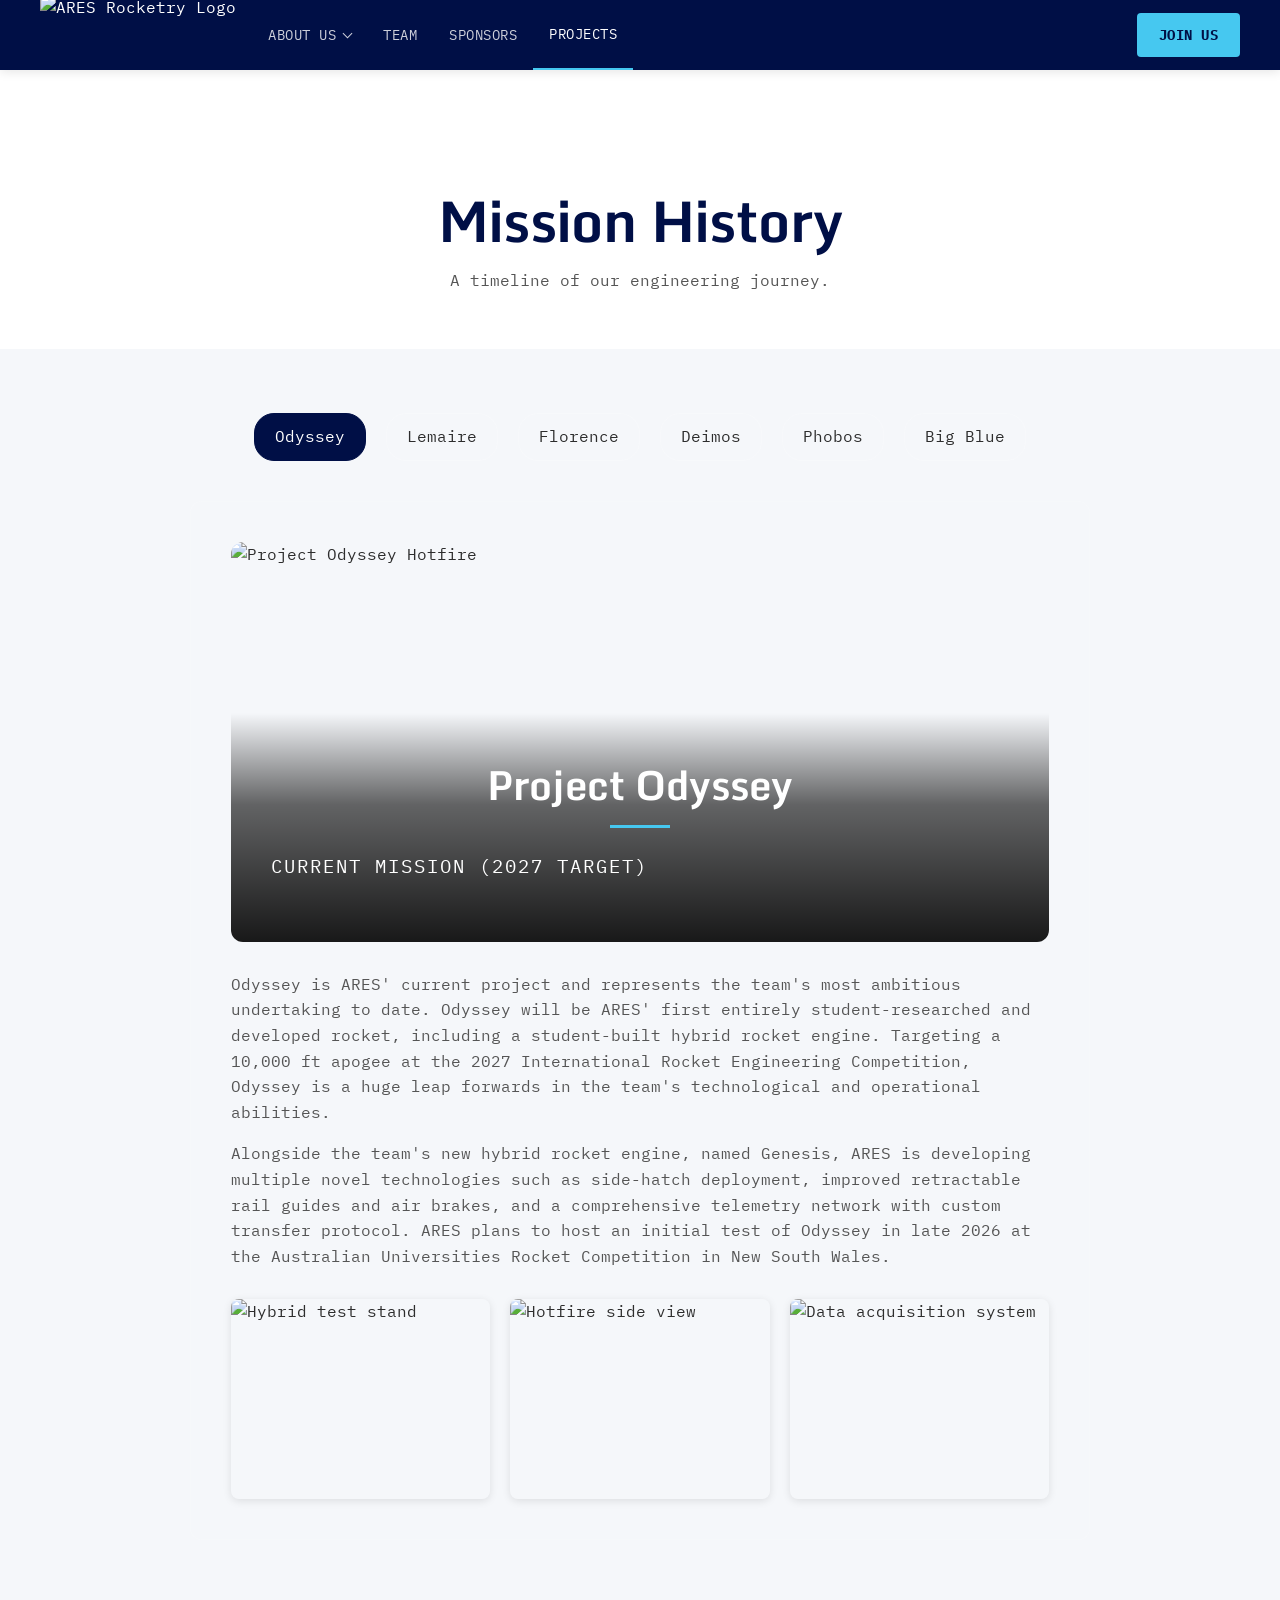
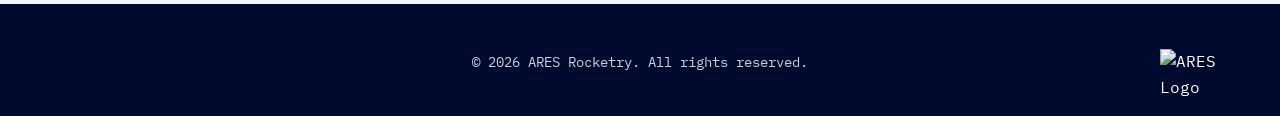
==== projects/index.html @ e53140e3 "initial commit: home page has new section, header bar changed, team history moved to its own page" ====
<!DOCTYPE html>
<html lang="en">

<head>
    <meta charset="UTF-8">
    <meta name="viewport" content="width=device-width, initial-scale=1.0">
    <title>Projects | ARES Rocketry</title>
    <meta name="description"
        content="Explore the history of ARES Rocketry projects, from Big Blue to our latest hybrid engine rocket, Odyssey.">

    <!-- Google Fonts -->
    <link rel="preconnect" href="https://fonts.googleapis.com">
    <link rel="preconnect" href="https://fonts.gstatic.com" crossorigin>
    <link
        href="https://fonts.googleapis.com/css2?family=IBM+Plex+Mono:wght@300;400;600;700&family=Monda:wght@400;700&display=swap"
        rel="stylesheet">

    <!-- Main Stylesheet -->
    <link rel="stylesheet" href="../styles.css">

    <!-- Favicon -->
    <link rel="icon" href="../assets/logos/ARES LOGO-WHITE-BLUE.png" type="image/png">
    <style>
        /* Projects Specific Styles */
        .projects-header {
            text-align: center;
            padding: 80px 20px 40px;
            background: rgba(0, 15, 70, 0.3);
        }

        .timeline-nav {
            display: flex;
            justify-content: center;
            gap: 20px;
            margin-bottom: 40px;
            flex-wrap: wrap;
            position: relative;
        }

        .timeline-nav::after {
            content: '';
            position: absolute;
            bottom: 0;
            left: 10%;
            width: 80%;
            height: 2px;
            background: rgba(255, 255, 255, 0.1);
            z-index: -1;
            top: 50%;
        }

        .timeline-item {
            background: var(--color-background);
            border: 1px solid rgba(255, 255, 255, 0.2);
            padding: 10px 20px;
            border-radius: 20px;
            color: inherit;
            font: inherit;
            cursor: pointer;
            transition: all 0.3s ease;
            position: relative;
            z-index: 1;
        }

        .timeline-item:hover,
        .timeline-item.active {
            background: var(--color-primary);
            border-color: var(--color-primary);
            box-shadow: 0 0 15px var(--color-primary-glow);
            color: var(--color-white);
        }

        .project-display {
            max-width: 900px;
            margin: 0 auto;
            padding: 40px;
            background: rgba(255, 255, 255, 0.03);
            border-radius: 12px;
            border: 1px solid rgba(255, 255, 255, 0.1);
            min-height: 400px;
        }

        .project-content {
            display: none;
            animation: fadeIn 0.5s ease;
        }

        .project-content.active {
            display: block;
        }

        .project-title {
            font-family: var(--font-heading);
            font-size: 2.5rem;
            margin-bottom: 1rem;
            color: var(--color-text);
        }

        .project-year {
            font-size: 1.2rem;
            color: var(--color-primary);
            margin-bottom: 20px;
            display: block;
            text-transform: uppercase;
            letter-spacing: 2px;
        }

        /* Project Hero with Integrated Title */
        .project-hero {
            position: relative;
            width: 100%;
            height: 400px;
            border-radius: 12px;
            overflow: hidden;
            margin-bottom: 30px;
        }

        .project-hero img {
            width: 100%;
            height: 100%;
            object-fit: cover;
        }

        .project-hero-overlay {
            position: absolute;
            bottom: 0;
            left: 0;
            right: 0;
            background: linear-gradient(to top, rgba(0, 0, 0, 0.9) 0%, rgba(0, 0, 0, 0.6) 60%, transparent 100%);
            padding: 40px;
            color: white;
            display: flex;
            flex-direction: column;
        }

        .project-hero-overlay .project-year {
            color: white;
            margin-top: 15px;
            order: 2;
        }

        .project-hero-overlay .project-title {
            color: white;
            margin: 0;
            order: 1;
        }

        .project-title-crop {
            width: 600px;
            height: 200px;
            /* Fixed height to crop top and bottom */
            overflow: hidden;
            margin: 0 auto;
            display: flex;
            align-items: center;
            justify-content: center;
        }

        /* Project Title SVG (Florence) */
        .project-title-svg {
            width: 400px;
            /* Fixed width, not scaled */
            height: auto;
            filter: drop-shadow(0 2px 8px rgba(0, 0, 0, 0.3));
        }

        /* Hero section with only title, no background image */
        .project-hero--title-only {
            height: auto;
            min-height: 200px;
            background: linear-gradient(135deg, var(--color-primary) 0%, var(--color-background) 100%);
        }

        .project-hero--title-only .project-hero-overlay {
            position: relative;
            background: transparent;
            display: flex;
            flex-direction: column;
            align-items: center;
            justify-content: center;
            padding: 60px 40px;
        }

        /* Project Image Gallery */
        .project-gallery {
            display: grid;
            grid-template-columns: repeat(auto-fit, minmax(250px, 1fr));
            gap: 20px;
            margin-top: 30px;
        }

        .project-gallery img {
            width: 100%;
            height: 200px;
            object-fit: cover;
            border-radius: 8px;
            transition: transform 0.3s ease, box-shadow 0.3s ease;
            box-shadow: 0 2px 8px rgba(0, 0, 0, 0.1);
        }

        .project-gallery img:hover {
            transform: scale(1.05);
            box-shadow: 0 8px 20px rgba(0, 0, 0, 0.2);
        }

        @keyframes fadeIn {
            from {
                opacity: 0;
                transform: translateY(10px);
            }

            to {
                opacity: 1;
                transform: translateY(0);
            }
        }
    </style>
</head>

<body>

    <!-- Navigation -->
    <header class="header">
        <div class="header__container">
            <a href="/" class="logo">
                <img src="../assets/ares-logo.png" alt="ARES Rocketry Logo" class="logo__img">
            </a>

            <button class="nav-toggle" aria-label="Toggle navigation"><span class="hamburger"></span></button>
            <nav class="nav">
                <ul class="nav__list">
                    <li class="nav__item nav__item--dropdown">
                        <a href="../about/" class="nav__link" aria-haspopup="true">About Us</a>
                        <ul class="nav__dropdown" aria-label="About Us submenu">
                            <li><a href="../timeline/" class="nav__dropdown-link">Timeline</a></li>
                            <li><a href="../news/" class="nav__dropdown-link">News</a></li>
                            <li><a href="../gallery/" class="nav__dropdown-link">Gallery</a></li>
                        </ul>
                    </li>
                    <li class="nav__item"><a href="../team/" class="nav__link">Team</a></li>
                    <li class="nav__item"><a href="../sponsors/" class="nav__link">Sponsors</a></li>
                    <li class="nav__item"><a href="../projects/" class="nav__link active">Projects</a></li>
                    <li class="nav__item nav__item--mobile-only"><a href="../timeline/" class="nav__link">Timeline</a></li>
                    <li class="nav__item nav__item--mobile-only"><a href="../news/" class="nav__link">News</a></li>
                    <li class="nav__item nav__item--mobile-only"><a href="../gallery/" class="nav__link">Gallery</a></li>
                    <li class="nav__item"><a href="../join/" class="nav__link btn btn--primary">Join Us</a></li>
                </ul>
            </nav>
        </div>
    </header>

    <main>
        <section class="banner" style="padding-top: 120px; padding-bottom: 40px; text-align: center;">
            <div class="container">
                <h1 class="page-title">Mission History</h1>
                <p>A timeline of our engineering journey.</p>
            </div>
        </section>

        <section class="section projects">
            <div class="container">
                <div class="timeline-nav" role="tablist" aria-label="Rocket missions">
                    <button type="button" id="tab-odyssey" class="timeline-item active" role="tab"
                        aria-selected="true" aria-controls="odyssey">Odyssey</button>
                    <button type="button" id="tab-lemaire" class="timeline-item" role="tab"
                        aria-selected="false" aria-controls="lemaire" tabindex="-1">Lemaire</button>
                    <button type="button" id="tab-florence" class="timeline-item" role="tab"
                        aria-selected="false" aria-controls="florence" tabindex="-1">Florence</button>
                    <button type="button" id="tab-deimos" class="timeline-item" role="tab"
                        aria-selected="false" aria-controls="deimos" tabindex="-1">Deimos</button>
                    <button type="button" id="tab-phobos" class="timeline-item" role="tab"
                        aria-selected="false" aria-controls="phobos" tabindex="-1">Phobos</button>
                    <button type="button" id="tab-bigblue" class="timeline-item" role="tab"
                        aria-selected="false" aria-controls="bigblue" tabindex="-1">Big Blue</button>
                </div>

                <div class="project-display">
                    <!-- Odyssey -->
                    <div id="odyssey" class="project-content active" role="tabpanel" aria-labelledby="tab-odyssey"
                        tabindex="0">
                        <div class="project-hero">
                            <img src="../assets/thumbnails/Propulsion/propulsion_1.png" alt="Project Odyssey Hotfire">
                            <div class="project-hero-overlay">
                                <span class="project-year">Current Mission (2027 Target)</span>
                                <h2 class="project-title">Project Odyssey</h2>
                            </div>
                        </div>
                        <p>Odyssey is ARES' current project and represents the team's most ambitious undertaking to
                            date. Odyssey will be ARES' first entirely student-researched and developed rocket,
                            including a student-built hybrid rocket engine. Targeting a 10,000 ft apogee at the 2027
                            International Rocket Engineering Competition, Odyssey is a huge leap forwards in the team's
                            technological and operational abilities.</p>
                        <p>Alongside the team's new hybrid rocket engine, named Genesis, ARES is developing multiple
                            novel technologies such as side-hatch deployment, improved retractable rail guides and air
                            brakes, and a comprehensive telemetry network with custom transfer protocol. ARES plans to
                            host an initial test of Odyssey in late 2026 at the Australian Universities Rocket
                            Competition in New South Wales.</p>
                        <div class="project-gallery">
                            <img src="../assets/thumbnails/Propulsion/test_stand.jpeg" alt="Hybrid test stand">
                            <img src="../assets/thumbnails/Propulsion/hotfire_side.jpeg" alt="Hotfire side view">
                            <img src="../assets/thumbnails/Propulsion/DAQ_highres.jpeg" alt="Data acquisition system">
                        </div>
                    </div>

                    <!-- Lemaire -->
                    <div id="lemaire" class="project-content" role="tabpanel" aria-labelledby="tab-lemaire"
                        tabindex="0" hidden>
                        <div class="project-hero">
                            <img src="../assets/thumbnails/Teams Photos/Lemaire.JPG" alt="Project Lemaire Team">
                            <div class="project-hero-overlay">
                                <span class="project-year">IREC 2025</span>
                                <h2 class="project-title">Project Lemaire</h2>
                            </div>
                        </div>
                        <p>Lemaire was ARES' entry to the 2025 International Rocket Engineering Competition, in the
                            30,000 ft commercial-off-the-shelf category. The 2025 competition was held for the first
                            time in Midland, Texas, instead of the typical New Mexico launch location. Lemaire aimed to
                            improve upon the novel systems designed during Florence's development.</p>
                        <p>The team developed retractable rail guides leading to significant drag reduction and upgraded
                            ARES' air brake control algorithm to use a neural network for look-up table data
                            compression. This neural network was selected for presentation in a podium session at
                            competition. Lemaire's project cycle also saw the beginnings of ARES' hybrid rocket program,
                            which would see the development of a sub-scale hybrid rocket engine, test stand, and data
                            acquisition system. Lemaire was launched to an altitude of 28,460 ft, with a recovery system
                            failure leading to some airframe damage. Lemaire placed 5th in its category and 38th overall
                            out of 145 teams.</p>
                        <div class="project-gallery">
                            <img src="../assets/thumbnails/lemaire_launch_team.JPG" alt="Lemaire launch team">
                            <img src="../assets/thumbnails/Teams Photos/LemaireTeam.JPG" alt="Lemaire team photo">
                            <img src="../assets/thumbnails/integrating_rail.jpeg" alt="Rocket integration">
                        </div>
                    </div>

                    <!-- Florence -->
                    <div id="florence" class="project-content" role="tabpanel" aria-labelledby="tab-florence"
                        tabindex="0" hidden>
                        <div class="project-hero">
                            <img src="../assets/thumbnails/lemwhitesands.JPG" alt="Project Florence">
                            <div class="project-hero-overlay">
                                <span class="project-year">IREC 2024</span>
                                <h2 class="project-title">Project Florence</h2>
                            </div>
                        </div>

                        <p>
                            Florence, ARES' entry to the 2024 Spaceport America Cup in the 30,000 ft
                            commercial-off-the-shelf category, is the team's most successful rocket to date.
                            Florence was ARES' first single-diameter rocket, a decision made to avoid structural
                            failures akin to that of Deimos in 2023. This required an increased overall diameter
                            which necessitated a single-separation recovery scheme, which ARES developed in
                            conjunction with local Melbourne skydivers.
                        </p>

                        <p>
                            Florence was also the team's first rocket featuring air brakes, a system which used
                            model-predictive control to dynamically extend and retract control surfaces allowing
                            precise apogee targeting. Florence launched to an altitude of 29,782 ft, placing ARES
                            2nd in the 30,000 ft COTS category and 4th overall out of 152 teams.
                        </p>

                        <div class="project-gallery">
                            <img src="../assets/thumbnails/florence_flight.jpeg" alt="Florence in flight">
                            <img src="../assets/thumbnails/florence_awards.jpeg" alt="Florence awards ceremony">
                            <img src="../assets/thumbnails/florence_team_Sac.jpeg" alt="Florence integration">
                        </div>
                    </div>

                    <!-- Deimos -->
                    <div id="deimos" class="project-content" role="tabpanel" aria-labelledby="tab-deimos"
                        tabindex="0" hidden>
                        <div class="project-hero">
                            <img src="../assets/thumbnails/Deimos/Deimos_dessert.jpeg" alt="Project Deimos in desert">
                            <div class="project-hero-overlay">
                                <span class="project-year">IREC 2023</span>
                                <h2 class="project-title">Project Deimos</h2>
                            </div>
                        </div>
                        <p>Deimos was ARES' first entry into the 30,000 ft commercial-off-the-shelf category at the 2023
                            Spaceport America Cup (now International Rocket Engineering Competition). Deimos represented
                            a big step forward in the team's technical abilities, seeing numerous student-designed
                            systems such as a CO2 parachute ejection mechanism and the team's first CNC machined metal
                            parts flying on the rocket.</p>
                        <p>Deimos, like Phobos, featured an aerodynamic transition for increased altitude performance.
                            Deimos was ARES' first rocket to fly the team's student-developed flight computer Hermes,
                            which was chosen for presentation in a podium session at the competition. Deimos suffered a
                            catastrophic failure at an altitude of 7,000 ft which caused its airframe to be destroyed.
                            ARES placed 9th for design and build quality, but the team's flight performance score led to
                            an overall rank of 74 out of 119 teams.</p>
                        <div class="project-gallery">
                            <img src="../assets/thumbnails/Deimos/deimos_team.JPG" alt="Deimos team">
                            <img src="../assets/thumbnails/Deimos/Deimos_night_integration.jpeg"
                                alt="Night integration">
                        </div>
                    </div>

                    <!-- Phobos -->
                    <div id="phobos" class="project-content" role="tabpanel" aria-labelledby="tab-phobos"
                        tabindex="0" hidden>
                        <div class="project-hero">
                            <img src="../assets/thumbnails/SAC22.JPG" alt="Phobos at SAC 2022">
                            <div class="project-hero-overlay">
                                <span class="project-year">IREC 2022</span>
                                <h2 class="project-title">Project Phobos</h2>
                            </div>
                        </div>
                        <p>Phobos was ARES' first competition rocket, launched at the 2022 Spaceport America Cup (now
                            International Rocket Engineering Competition) in the 10,000 ft commercial-off-the-shelf
                            category. Phobos was unique in that it launched on an L2 motor instead of a typical L3, due
                            to the team's lack of access to an L3 flyer of record at the time.</p>
                        <p>Launching on a lower-power motor required the implementation of an aerodynamic transition to
                            minimise drag while allowing a full-sized scientific payload. Phobos was an enormous
                            challenge for ARES to tackle in its infancy, both in terms of engineering complexity and
                            logistical challenges in transporting a rocket to the United States. The rocket's
                            aerodynamic transition was chosen as a topic for a podium presentation at the competition.
                            Phobos was launched successfully to an altitude of 10,802 ft but suffered a recovery failure
                            leading to moderate damage of the airframe on landing. This placed ARES 29th out of 98
                            teams, a commendable effort for a first competition. Additionally, ARES was awarded the
                            Charles Hoult Award for Modelling and Simulation for the team's work analysing and
                            manufacturing Phobos' aerodynamic transition.</p>
                        <div class="project-gallery">
                            <img src="../assets/thumbnails/Deimos/test_deimos.jpeg" alt="IREC Team photo">
                            <img src="../assets/thumbnails/SAC.jpeg" alt="SAC launch">
                        </div>
                    </div>

                    <!-- Big Blue -->
                    <div id="bigblue" class="project-content" role="tabpanel" aria-labelledby="tab-bigblue"
                        tabindex="0" hidden>
                        <div class="project-hero">
                            <img src="../assets/thumbnails/bigBlueLaunch.jpg" alt="Big Blue rocket">
                            <div class="project-hero-overlay">
                                <span class="project-year">Serpentine, Victoria 2022</span>
                                <h2 class="project-title">Project Big Blue</h2>
                            </div>
                        </div>
                        <p>Big Blue was ARES' first ever team rocket, built and launched in early 2022. A tank of a
                            rocket, Big Blue was constructed from Bunnings PVC pipe, plywood, and as much fibreglass as
                            it could hold. The rocket was launched for the first time in March 2022 on an L-class motor
                            at Serpentine, Victoria and performed nominally.</p>
                        <p>Big Blue, whilst a short project, paved the way for Project Phobos and all of ARES'
                            competitions rockets to follow. The rocket stands proudly on display next to its successors
                            in ARES' workshop as a reminder of how far the team has come.</p>
                        <div class="project-gallery">
                            <img src="../assets/thumbnails/bigBlueFlight.jpg" alt="Big Blue in flight">
                            <img src="../assets/thumbnails/bigBlueteam.jpg" alt="Big Blue team">
                        </div>
                    </div>
                </div>
            </div>
        </section>

    </main>

    <footer class="footer">
        <div class="container footer__container">
            <div class="footer__copyright">
                <p>
                    &copy;
                    <script>document.write(new Date().getFullYear())</script>
                    ARES Rocketry. All rights reserved.
                </p>
            </div>

            <div class="footer__socials">
                <a href="https://www.facebook.com/unimelbARES/" target="_blank" rel="noopener" aria-label="Facebook">
                    <i class="fab fa-facebook"></i>
                </a>
                <a href="https://www.instagram.com/aresunimelb/?hl=en" target="_blank" rel="noopener"
                    aria-label="Instagram">
                    <i class="fab fa-instagram"></i>
                </a>
                <a href="https://au.linkedin.com/company/aresunimelb" target="_blank" rel="noopener"
                    aria-label="LinkedIn">
                    <i class="fab fa-linkedin"></i>
                </a>
                <a href="https://www.youtube.com/channel/UCSasWA_I84a9hVrnzslJ3YQ" target="_blank" rel="noopener"
                    aria-label="YouTube">
                    <i class="fab fa-youtube"></i>
                </a>
                <a href="mailto:ares-rocketry@unimelb.edu.au" aria-label="Email">
                    <i class="fas fa-envelope"></i>
                </a>
            </div>

            <div class="footer__logo">
                <img src="../assets/ares-logo.png" alt="ARES Logo">
            </div>
        </div>
    </footer>

    <script src="../script.js"></script>
    <script>
        const projectTabs = Array.from(document.querySelectorAll('[role="tab"]'));
        const projectPanels = Array.from(document.querySelectorAll('[role="tabpanel"]'));

        function showProject(tab, moveFocus = false) {
            const panelId = tab.getAttribute('aria-controls');

            projectTabs.forEach(item => {
                const isSelected = item === tab;
                item.classList.toggle('active', isSelected);
                item.setAttribute('aria-selected', String(isSelected));
                item.tabIndex = isSelected ? 0 : -1;
            });

            projectPanels.forEach(panel => {
                const isSelected = panel.id === panelId;
                panel.classList.toggle('active', isSelected);
                panel.hidden = !isSelected;
            });

            if (moveFocus) tab.focus();
        }

        projectTabs.forEach((tab, index) => {
            tab.addEventListener('click', () => showProject(tab));
            tab.addEventListener('keydown', event => {
                let nextIndex;

                if (event.key === 'ArrowRight') nextIndex = (index + 1) % projectTabs.length;
                if (event.key === 'ArrowLeft') nextIndex = (index - 1 + projectTabs.length) % projectTabs.length;
                if (event.key === 'Home') nextIndex = 0;
                if (event.key === 'End') nextIndex = projectTabs.length - 1;

                if (nextIndex !== undefined) {
                    event.preventDefault();
                    showProject(projectTabs[nextIndex], true);
                }
            });
        });
    </script>
</body>

</html>
---- styles.css ----
:root {
    /* Colors - University of Melbourne ARES Theme */
    --color-primary: #000f46;
    /* Deep Navy */
    --color-secondary: #46c8f0;
    /* Light Cyan/Blue */
    --color-white: #ffffff;
    --color-bg-light: #f5f7fa;
    --color-text-main: #2d2d2d;
    --color-text-muted: #555555;

    /* Typography */
    --font-heading: 'Monda', sans-serif;
    --font-body: 'IBM Plex Mono', monospace;

    /* Spacing */
    --spacing-sm: 8px;
    --spacing-md: 16px;
    --spacing-lg: 32px;
    --spacing-xl: 64px;

    /* Border Radius */
    --radius-sm: 4px;
    --radius-md: 8px;

    /* Shadows */
    --shadow-card: 0 4px 12px rgba(0, 0, 0, 0.08);
    --shadow-hover: 0 8px 24px rgba(0, 0, 0, 0.12);
}

/* Reset & Global */
* {
    box-sizing: border-box;
    margin: 0;
    padding: 0;
}

html {
    scroll-behavior: smooth;
    height: 100%;
}

body {
    font-family: var(--font-body);
    background-color: var(--color-white);
    color: var(--color-text-main);
    line-height: 1.6;
    overflow-x: hidden;
    min-height: 100%;
    display: flex;
    flex-direction: column;
}

main {
    flex: 1;
}

img {
    max-width: 100%;
    display: block;
}

a {
    text-decoration: none;
    color: inherit;
    transition: color 0.2s ease;
}

ul {
    list-style: none;
}

/* Typography */
h1,
h2,
h3,
h4,
h5,
h6 {
    font-family: var(--font-heading);
    font-weight: 700;
    color: var(--color-primary);
    margin-bottom: var(--spacing-md);
}

h1 {
    font-size: 3.5rem;
    line-height: 1.1;
}

h2 {
    font-size: 2.5rem;
    text-align: center;
    position: relative;
    padding-bottom: var(--spacing-sm);
}

h2::after {
    content: '';
    display: block;
    width: 60px;
    height: 3px;
    background: var(--color-secondary);
    margin: var(--spacing-sm) auto 0;
}

p {
    margin-bottom: var(--spacing-md);
    color: var(--color-text-muted);
}

/* Layout Utilities */
.container {
    width: 90%;
    max-width: 1100px;
    margin: 0 auto;
    padding: 0 var(--spacing-md);
}

.section {
    padding: var(--spacing-xl) 0;
}

.section:nth-child(even) {
    background-color: var(--color-bg-light);
}

/* Header */
.header {
    position: sticky;
    top: 0;
    left: 0;
    width: 100%;
    z-index: 1000;
    background: var(--color-primary);
    color: var(--color-white);
    box-shadow: 0 2px 10px rgba(0, 0, 0, 0.1);
}

.header__container {
    display: flex;
    justify-content: space-between;
    align-items: center;
    height: 70px;
    padding: 0 40px;
    max-width: none;
    width: 100%;
}

/* Logo Dropdown */
.logo {
    display: block;
    cursor: pointer;
    flex-shrink: 0;
}

.logo__img {
    height: 80px;
    width: auto;
    display: block;
    border-radius: 0;
    /* hard reset */
    background: none;
    /* remove badge background */
    padding: 0;
    /* remove badge padding */
}

/* Header brand group - not used in new design */
.header__brand-group {
    display: none;
}

.extra-menu-container,
.extra-menu-btn,
.extra-dropdown-menu {
    display: none;
}

/* Navigation list */
.nav__list {
    display: flex;
    height: 70px;
}

.nav__item {
    height: 100%;
    display: flex;
    align-items: center;
}

.nav__link {
    padding: 0 var(--spacing-md);
    height: 100%;
    display: flex;
    align-items: center;
    font-weight: 400;
    font-size: 0.9rem;
    text-transform: uppercase;
    letter-spacing: 0.5px;
    color: rgba(255, 255, 255, 0.8);
    transition: background 0.3s ease, color 0.3s ease;
}

.nav__link:hover {
    background: rgba(255, 255, 255, 0.1);
    color: var(--color-white);
}

/* Active page highlight */
.nav__link.active {
    color: var(--color-white);
    border-bottom: 2px solid var(--color-secondary);
}

/* Special styling for Join Us button in nav */
.nav__link.btn {
    background: var(--color-secondary);
    color: var(--color-primary);
    height: auto;
    padding: 8px 20px;
    border-radius: var(--radius-sm);
    margin-left: var(--spacing-md);
}

.nav__link.btn:hover {
    background: #fff;
}

/* Desktop header navigation. */
@media (min-width: 769px) {
    .nav {
        flex: 1;
        margin-left: var(--spacing-md);
    }

    .nav__list {
        width: 100%;
    }

    .nav__item:last-child {
        margin-left: auto;
    }

    .nav__item:last-child .nav__link.btn {
        margin-left: 0;
    }

    .nav__item--mobile-only {
        display: none;
    }

    .nav__item--dropdown {
        position: relative;
    }

    .nav__item--dropdown > .nav__link::after {
        content: '';
        width: 6px;
        height: 6px;
        margin-left: 8px;
        border-right: 1px solid currentColor;
        border-bottom: 1px solid currentColor;
        transform: translateY(-2px) rotate(45deg);
    }

    .nav__dropdown {
        position: absolute;
        top: 100%;
        left: 0;
        min-width: 180px;
        padding: var(--spacing-xs) 0;
        background: var(--color-primary);
        box-shadow: 0 8px 20px rgba(0, 0, 0, 0.2);
        opacity: 0;
        visibility: hidden;
        transform: translateY(-6px);
        transition: opacity 0.2s ease, transform 0.2s ease, visibility 0.2s ease;
    }

    .nav__item--dropdown:hover .nav__dropdown,
    .nav__item--dropdown:focus-within .nav__dropdown {
        opacity: 1;
        visibility: visible;
        transform: translateY(0);
    }

    .nav__dropdown-link {
        display: block;
        padding: 12px var(--spacing-md);
        color: rgba(255, 255, 255, 0.8);
        font-size: 0.9rem;
        font-weight: 400;
        letter-spacing: 0.5px;
        text-transform: uppercase;
        white-space: nowrap;
        transition: background 0.3s ease, color 0.3s ease;
    }

    .nav__dropdown-link:hover,
    .nav__dropdown-link:focus-visible {
        background: rgba(255, 255, 255, 0.1);
        color: var(--color-white);
    }

    .nav__dropdown-link.active {
        background: rgba(255, 255, 255, 0.1);
        color: var(--color-white);
        box-shadow: inset 2px 0 var(--color-secondary);
    }
}

.nav__dropdown {
    display: none;
}

@media (min-width: 769px) {
    .nav__dropdown {
        display: block;
    }
}

/* Mobile Nav Toggle */
.nav-toggle {
    display: none;
    background: none;
    border: none;
    cursor: pointer;
    padding: var(--spacing-sm);
}

.hamburger {
    display: block;
    width: 24px;
    height: 2px;
    background: var(--color-white);
    position: relative;
    transition: background 0.3s;
}

.hamburger::before,
.hamburger::after {
    content: '';
    position: absolute;
    width: 100%;
    height: 2px;
    background: var(--color-white);
    left: 0;
    transition: top 0.3s, transform 0.3s;
}

.hamburger::before {
    top: -6px;
}

.hamburger::after {
    top: 6px;
}

/* Buttons */
.btn {
    display: inline-block;
    padding: 12px 28px;
    border-radius: var(--radius-sm);
    font-family: var(--font-body);
    font-weight: 700;
    text-transform: uppercase;
    cursor: pointer;
    transition: all 0.3s ease;
    border: 2px solid transparent;
    text-align: center;
}

.btn--primary {
    background: var(--color-secondary);
    color: var(--color-primary);
}

.btn--primary:hover {
    background: #3bb0d6;
    color: var(--color-white);
}

.btn--large {
    padding: 14px 34px;
    font-size: 1.1rem;
}

.btn--outline {
    background: transparent;
    border-color: var(--color-white);
    color: var(--color-white);
}

.btn--outline:hover {
    background: var(--color-white);
    color: var(--color-primary);
}

/* Hero Section */
.hero {
    height: 100vh;
    min-height: 100vh;
    display: flex;
    align-items: center;
    position: relative;
    overflow: hidden;
    color: var(--color-white);
    margin-top: -70px;
    padding-top: 70px;
}

.parallax-background {
    position: absolute;
    inset: -18%;
    z-index: 0;
    background-size: cover;
    background-position: center;
    background-repeat: no-repeat;
    pointer-events: none;
    transform: translate3d(0, var(--parallax-y, 0), 0);
    will-change: transform;
}

.hero__background {
    background-image: linear-gradient(rgba(0, 15, 70, 0.8), rgba(0, 15, 70, 0.6)), url('assets/ARES Photos/clean_florence.png');
}

.hero__container {
    display: flex;
    align-items: center;
    justify-content: space-between;
    gap: var(--spacing-xl);
    width: 100%;
    position: relative;
    z-index: 1;
}

.hero__content {
    max-width: 600px;
    margin-top: 70px;
    flex: 1;
}

.hero__logo {
    flex-shrink: 0;
    display: flex;
    align-items: center;
    justify-content: center;
}

.hero__logo-img {
    width: 500px;
    height: auto;
    filter: drop-shadow(0 10px 30px rgba(0, 0, 0, 0.5));
}

.hero__title {
    color: var(--color-white);
    margin-bottom: var(--spacing-md);
    text-shadow: 0 2px 4px rgba(0, 0, 0, 0.3);
}

.hero__subtitle {
    font-size: 1.4rem;
    color: rgba(255, 255, 255, 0.9);
    margin-bottom: var(--spacing-lg);
    font-weight: 300;
}

.hero__actions {
    display: flex;
    gap: var(--spacing-md);
}

.home-page .hero__container {
    justify-content: center;
}

.home-page .hero__content {
    max-width: 1000px;
    margin: 0 auto;
    text-align: center;
}

.home-page .hero__subtitle {
    font-size: 3.5rem;
    line-height: 1.25;
    font-family: var(--font-body);
}

.home-page .home-feature__text {
    font-size: 2.8rem;
    line-height: 1.25;
}

.home-page .hero__actions {
    justify-content: center;
}

.home-feature {
    min-height: 50vh;
    display: flex;
    align-items: center;
    position: relative;
    overflow: hidden;
    color: var(--color-white);
}

.home-feature__background {
    background-image: linear-gradient(rgba(25, 25, 25, 0.82), rgba(50, 50, 50, 0.68)), url('assets/ARES Photos/Propulsion/hotfire.jpeg');
}

.home-feature__content {
    width: 100%;
    text-align: center;
    position: relative;
    z-index: 1;
}

.home-feature__text {
    max-width: 1000px;
    margin: 0 auto;
    color: rgba(255, 255, 255, 0.9);
    font-family: var(--font-body);
    font-weight: 300;
}

.home-feature__button {
    margin-top: var(--spacing-lg);
}

@media (prefers-reduced-motion: reduce) {
    .parallax-background {
        transform: none;
        will-change: auto;
    }
}

.visually-hidden {
    position: absolute;
    width: 1px;
    height: 1px;
    padding: 0;
    margin: -1px;
    overflow: hidden;
    clip: rect(0, 0, 0, 0);
    white-space: nowrap;
    border: 0;
}

/* About Section */
.about__grid {
    display: grid;
    grid-template-columns: 1fr 1fr;
    gap: var(--spacing-xl);
    align-items: center;
}

.about__visual img {
    border-radius: var(--radius-md);
    box-shadow: var(--shadow-card);
}

/* Team Section */
.grid-4-col {
    display: grid;
    grid-template-columns: repeat(4, 1fr);
    gap: var(--spacing-lg);
}

@media (max-width: 900px) {
    .grid-4-col {
        grid-template-columns: repeat(2, 1fr);
    }
}

@media (max-width: 600px) {
    .grid-4-col {
        grid-template-columns: 1fr;
    }
}

.team__grid {
    display: grid;
    grid-template-columns: repeat(auto-fit, minmax(280px, 1fr));
    gap: var(--spacing-lg);
}

/* Team Cards */
.team-card {
    background: var(--color-white);
    border-radius: var(--radius-md);
    overflow: hidden;
    box-shadow: 0 4px 12px rgba(0, 0, 0, 0.1);
    transition: transform 0.3s, box-shadow 0.3s;
    display: flex;
    flex-direction: column;
}

.team-card:hover {
    transform: translateY(-5px);
    box-shadow: 0 8px 20px rgba(0, 0, 0, 0.15);
}

.team-card__image-placeholder {
    width: 100%;
    aspect-ratio: 3 / 4;
    background: linear-gradient(135deg, #667eea 0%, #764ba2 100%);
    display: flex;
    align-items: center;
    justify-content: center;
    position: relative;
    overflow: hidden;
}

.team-card__image-placeholder::before {
    content: '';
    position: absolute;
    width: 100%;
    height: 100%;
    background: rgba(255, 255, 255, 0.1);
}

.team-card__name {
    font-size: 1.25rem;
    font-weight: 700;
    margin: 20px 20px 8px 20px;
    color: var(--color-text-dark);
    text-align: center;
}

.team-card__role {
    font-size: 0.95rem;
    color: var(--color-primary);
    font-weight: 600;
    margin: 0 20px 20px 20px;
    text-align: center;
    text-transform: uppercase;
    letter-spacing: 0.5px;
}

/* Sponsors Section */
.sponsors__grid {
    display: grid;
    grid-template-columns: repeat(auto-fit, minmax(180px, 1fr));
    gap: var(--spacing-lg);
    align-items: center;
    max-width: 900px;
    margin: 0 auto;
}

.sponsor-logo {
    height: 100px;
    background: var(--color-white);
    display: flex;
    align-items: center;
    justify-content: center;
    border: 1px solid #eee;
    border-radius: var(--radius-md);
    color: #ccc;
    font-weight: bold;
    transition: border-color 0.3s;
}

.sponsor-logo:hover {
    border-color: var(--color-secondary);
}

/* Join Section */
.join {
    background: var(--color-white);
    padding-top: 120px;
}

.join .section__title {
    color: var(--color-primary);
    margin-bottom: 30px;
}


/* Join Page Styles */
.join__card {
    max-width: 900px;
    margin: 0 auto;
    padding: 50px;
    background: var(--color-white);
    text-align: left;
}


.join__card .intro-text {
    font-size: 1.1rem;
    line-height: 1.8;
    margin-bottom: 40px;
}

.join__card h2 {
    color: var(--color-primary);
    margin-top: 40px;
    margin-bottom: 20px;
    font-size: 1.8rem;
}

.recruitment-steps {
    margin: 20px 0 20px 30px;
    line-height: 1.8;
}

.recruitment-steps li {
    margin-bottom: 12px;
    font-weight: 500;
}

.eligibility-list {
    margin: 20px 0 20px 30px;
    line-height: 1.8;
}

.eligibility-list li {
    margin-bottom: 12px;
}

.alternative-options {
    margin-top: 30px;
    display: grid;
    gap: 25px;
}

.option-card {
    background: var(--color-bg-light);
    padding: 25px;
    border-radius: var(--radius-md);
    border-left: 4px solid var(--color-secondary);
}

.option-card h3 {
    color: var(--color-primary);
    margin-bottom: 12px;
    font-size: 1.3rem;
}

.option-card p {
    margin: 0;
    line-height: 1.7;
}

.option-card a {
    color: var(--color-primary);
    font-weight: 600;
    text-decoration: underline;
}

.option-card a:hover {
    color: var(--color-secondary);
}

/* Footer */
.footer {
    background: #000a2e;
    /* Darker Navy */
    color: var(--color-white);
    padding: 16px 0;
}

.footer__container {
    display: flex;
    flex-direction: column;
    justify-content: center;
    align-items: center;
    gap: 6px;
    max-width: none;
    min-height: 80px;
    width: 100%;
    padding: 0 40px;
    position: relative;
}

.footer__copyright {
    order: 2;
    text-align: center;
}

.footer__copyright p {
    margin: 0;
    font-size: 0.85rem;
    color: rgba(255, 255, 255, 0.8);
}

.footer__socials {
    display: flex;
    gap: 20px;
    align-items: center;
    order: 1;
    flex-shrink: 0;
}

.footer__socials a {
    color: var(--color-white);
    font-size: 1.3rem;
    transition: color 0.3s ease, transform 0.3s ease;
    display: inline-block;
}

.footer__socials a:hover {
    color: var(--color-secondary);
    transform: scale(1.1);
}

.footer__logo {
    display: flex;
    justify-content: flex-end;
    align-items: flex-end;
    position: absolute;
    right: 40px;
    bottom: 0;
}

.footer__logo img {
    width: 80px;
    height: auto;
}

/* Sub-team Blocks */
.subteam-block {
    display: grid;
    grid-template-columns: 1fr;
    gap: var(--spacing-xl);
    margin-bottom: var(--spacing-xl);
    align-items: start;
    padding: var(--spacing-lg);
    background: var(--color-white);
    border-radius: var(--radius-md);
    box-shadow: var(--shadow-card);
}

.subteam-block__content {
    grid-column: 1;
    grid-row: 1;
}

.subteam-block__image {
    grid-column: 1;
    width: 100%;
    min-height: 500px;
}

/* Support for multiple images - display below text at full width */
.subteam-block:has(.subteam-block__image:nth-child(3)) .subteam-block__image:nth-child(2) {
    grid-row: 2;
}

.subteam-block:has(.subteam-block__image:nth-child(3)) .subteam-block__image:nth-child(3) {
    grid-row: 3;
}

/* Single image layout */
.subteam-block:has(.subteam-block__image:nth-child(2):last-child) .subteam-block__image {
    grid-row: 2;
}

.subteam-block.reverse {
    direction: RTL;
}

.subteam-block.reverse .subteam-block__content {
    direction: LTR;
}

.subteam-block__content h3 {
    margin-bottom: var(--spacing-sm);
    color: var(--color-primary);
}

.subteam-leads {
    color: var(--color-secondary);
    font-style: italic;
    margin-bottom: var(--spacing-md);
}

.responsibility-list {
    list-style-type: disc;
    margin-left: 20px;
}

.responsibility-list li {
    margin-bottom: 8px;
}

.placeholder-img {
    width: 100%;
    height: 300px;
    background: #f0f0f0;
    border: 2px dashed #ddd;
    display: flex;
    align-items: center;
    justify-content: center;
    color: #999;
    font-weight: bold;
    border-radius: var(--radius-md);
}

/* Footer Fixes (Resetting previous block to match new structure if duplicates exist, ensuring cleanliness) */
/* The styles above handle the new footer structure. */

/* Responsive */
@media (max-width: 768px) {
    .subteam-block {
        grid-template-columns: 1fr;
    }

    .subteam-block.reverse {
        direction: LTR;
    }

    h1 {
        font-size: 2.5rem;
    }

    h2 {
        font-size: 2rem;
    }

    .header__container {
        padding: 0 var(--spacing-md);
    }

    .logo-dropdown-menu {
        position: static;
        box-shadow: none;
        margin-top: 0;
        padding-left: 20px;
        background: transparent;
    }

    .logo-dropdown-menu a {
        color: rgba(255, 255, 255, 0.8);
    }

    .nav-toggle {
        display: block;
    }

    .nav {
        position: fixed;
        top: 70px;
        left: 0;
        width: 100%;
        background: var(--color-primary);
        padding: 0;
        max-height: 0;
        overflow: hidden;
        transition: max-height 0.3s ease;
        border-top: 1px solid rgba(255, 255, 255, 0.1);
    }

    .nav.nav--open {
        max-height: 450px;
    }

    .nav__list {
        flex-direction: column;
        height: auto;
    }

    .nav__item {
        width: 100%;
        height: 50px;
    }

    .nav__link {
        width: 100%;
        padding: 0 var(--spacing-lg);
    }

    .nav__link.btn {
        margin: 10px var(--spacing-lg);
        text-align: center;
        width: calc(100% - 64px);
    }

    .about__grid {
        grid-template-columns: 1fr;
    }

    .footer__container {
        grid-template-columns: 1fr;
    }

    /* Hero mobile adjustments */
    .hero__container {
        flex-direction: column;
        text-align: center;
    }

    .hero__logo {
        display: flex;
        order: -1;
        margin-bottom: var(--spacing-lg);
    }

    .hero__logo-img {
        width: 350px;
        max-width: 90%;
    }

    .hero__content {
        margin-top: 0;
    }

    .hero__actions {
        justify-content: center;
        flex-wrap: wrap;
        padding-bottom: 40px;
    }

    .section.projects {
        padding: 60px 0;
    }

    .project-display {
        padding: 20px;
    }

    .project-hero {
        margin: -20px -20px 20px -20px;
        /* Pull full width (negative margin to counteract padding) */
        width: calc(100% + 40px);
        margin-bottom: 20px;
        border-radius: 8px 8px 0 0;
    }

    .project-hero img {
        height: 250px;
    }

    .project-hero-overlay {
        padding: 20px;
    }

    .project-title {
        font-size: 1.8rem;
    }

    .specs-grid {
        grid-template-columns: 1fr;
        /* Stack specs */
        gap: 15px;
    }
}

/* --- Gallery Styles --- */
.gallery-container {
    column-count: 4;
    column-gap: 20px;
    padding: 20px 0;
}

@media (max-width: 1200px) {
    .gallery-container {
        column-count: 3;
    }
}

@media (max-width: 800px) {
    .gallery-container {
        column-count: 2;
    }
}

@media (max-width: 500px) {
    .gallery-container {
        column-count: 1;
    }
}

.gallery-item {
    width: 100%;
    padding: 0;
    border: 0;
    background: transparent;
    font: inherit;
    text-align: left;
    break-inside: avoid;
    margin-bottom: 20px;
    position: relative;
    cursor: pointer;
    overflow: hidden;
    border-radius: 8px;
    transition: transform 0.3s ease;
    box-shadow: 0 4px 6px rgba(0, 0, 0, 0.1);
}

.gallery-item:focus-visible,
.lightbox-close:focus-visible,
.timeline-item:focus-visible {
    outline: 3px solid var(--color-secondary);
    outline-offset: 3px;
}

.gallery-item img {
    width: 100%;
    height: auto;
    display: block;
    transition: transform 0.5s ease;
}

.gallery-item:hover {
    transform: translateY(-5px);
    box-shadow: 0 10px 20px rgba(0, 0, 0, 0.15);
}

.gallery-item:hover img {
    transform: scale(1.03);
}

/* Lightbox styles */
.lightbox {
    position: fixed;
    top: 0;
    left: 0;
    width: 100%;
    height: 100%;
    background: rgba(0, 0, 0, 0.9);
    display: flex;
    justify-content: center;
    align-items: center;
    z-index: 2000;
    opacity: 0;
    pointer-events: none;
    transition: opacity 0.3s ease;
}

.lightbox.active {
    opacity: 1;
    pointer-events: auto;
}

.lightbox img {
    max-width: 90%;
    max-height: 90%;
    border-radius: 4px;
    box-shadow: 0 0 20px rgba(0, 0, 0, 0.5);
    object-fit: contain;
}

.lightbox-close {
    position: absolute;
    top: 20px;
    right: 30px;
    color: white;
    font-size: 40px;
    cursor: pointer;
    background: none;
    border: none;
    padding: 10px;
    line-height: 1;
    transition: color 0.3s ease;
}

.lightbox-close:hover {
    color: var(--color-secondary);
}

/* Footer mobile adjustments - inside existing @media (max-width: 768px) */
@media (max-width: 768px) {
    .home-page .hero__subtitle {
        font-size: clamp(2rem, 10vw, 2.75rem);
        line-height: 1.2;
    }

    .home-page .home-feature__text {
        font-size: clamp(1.75rem, 8vw, 2.4rem);
    }

    .footer__container {
        flex-direction: column;
        gap: var(--spacing-md);
        text-align: center;
    }

    .footer__copyright {
        order: 2;
    }

    .footer__socials {
        order: 1;
    }

    .footer__logo {
        order: 3;
        justify-content: center;
        position: static;
    }
}

/* Animations */
@keyframes fadeInUp {
    from {
        opacity: 0;
        transform: translateY(20px);
    }

    to {
        opacity: 1;
        transform: translateY(0);
    }
}

.animate-on-scroll {
    opacity: 0;
    transform: translateY(30px);
    transition: opacity 0.8s ease-out, transform 0.8s ease-out;
}

.animate-on-scroll.visible {
    opacity: 1;
    transform: translateY(0);
}

.hero-animate {
    opacity: 0;
    animation: fadeInUp 0.8s ease-out both;
}

.delay-100 {
    animation-delay: 0.1s;
    transition-delay: 0.1s;
}

.delay-200 {
    animation-delay: 0.2s;
    transition-delay: 0.2s;
}

.delay-300 {
    animation-delay: 0.3s;
    transition-delay: 0.3s;
}

/* Animations */
.animate-on-scroll.fadeInUp {
    animation: fadeInUp 0.8s ease-out forwards;
}

@keyframes fadeInUp {
    from {
        opacity: 0;
        transform: translateY(20px);
    }

    to {
        opacity: 1;
        transform: translateY(0);
    }
}

.animate-on-scroll {
    opacity: 0;
    /* Initially hidden */
}

.animate-on-scroll.visible {
    animation: fadeInUp 0.8s ease-out forwards;
}

.hero-animate {
    opacity: 0;
    animation: fadeInUp 0.8s ease-out both;
}

.delay-100 {
    animation-delay: 0.1s;
}

.delay-200 {
    animation-delay: 0.2s;
}

.delay-300 {
    animation-delay: 0.3s;
}

.delay-400 {
    animation-delay: 0.4s;
}

.delay-500 {
    animation-delay: 0.5s;
}

/* History Timeline Styles (Migrated from projects.html) */
.history-timeline-container {
    position: relative;
    max-width: 1100px;
    /* Increased from 900px for larger images */
    margin: 0 auto;
    padding: 40px 0;
}

.history-timeline-container::after {
    content: '';
    position: absolute;
    width: 3px;
    /* Smooth gradient transition to light blue for future section */
    background: linear-gradient(to bottom, var(--color-primary) 45%, var(--color-secondary) 100%);
    top: 0;
    bottom: 0;
    left: 50%;
    margin-left: -1.5px;
    box-shadow: 0 0 10px rgba(0, 96, 169, 0.3);
}

.history-timeline-entry {
    padding: 15px 50px;
    position: relative;
    background-color: inherit;
    width: 50%;
}

.history-timeline-entry::after {
    content: '';
    position: absolute;
    width: 50px;
    height: 25px;
    background-color: transparent;
    border-bottom: 3px solid var(--color-primary);
    top: 50%;
    transform: translateY(-50%);
    z-index: 2;
}

.history-timeline-entry.future {
    opacity: 0.85;
}

.history-timeline-entry.future::after {
    background-color: transparent;
    border-bottom: 3px dashed var(--color-secondary);
    border-right: 3px dashed var(--color-secondary);
    /* Needs to match curve side */
    height: 25px;
}

/* Specific borders for curves */
.history-timeline-entry.left::after {
    right: -1.5px;
    /* Half of center line width (3px) to align perfectly */
    border-right: 3px solid var(--color-primary);
    border-bottom-right-radius: 20px;
    border-left: none;
    border-top: none;
}

.history-timeline-entry.right::after {
    left: -1.5px;
    /* Half of center line width (3px) to align perfectly */
    border-left: 3px solid var(--color-primary);
    border-bottom-left-radius: 20px;
    border-right: none;
    border-top: none;
}

/* Future lines dashed */
.history-timeline-entry.future.left::after {
    border-right: 3px dashed var(--color-secondary);
    border-bottom: 3px dashed var(--color-secondary);
}

.history-timeline-entry.future.right::after {
    border-left: 3px dashed var(--color-secondary);
    border-bottom: 3px dashed var(--color-secondary);
}

.history-timeline-entry.future .history-content {
    border-left: none;
    /* Removed as per request */
}

.history-timeline-entry.left {
    left: 0;
    text-align: right;
    padding-right: 70px;
    /* Increase padding to accommodate curve */
}

.history-timeline-entry.right {
    left: 50%;
    padding-left: 70px;
    /* Increase padding to accommodate curve */
}

/* Remove the triangle pointers if lines go directly to box */
.history-timeline-entry.left::before,
.history-timeline-entry.right::before {
    display: none;
}

/* Timeline Images */
.timeline-image {
    padding: 15px 50px;
    position: relative;
    background-color: transparent;
    width: 50%;
    margin-top: -150px;
    /* Overlap with previous entry */
    z-index: 2;
}

.timeline-image.left {
    left: 0;
}

.timeline-image.right {
    left: 50%;
}

.timeline-image img {
    width: 100%;
    max-width: 800px;
    height: auto;
    max-height: 600px;
    object-fit: cover;
    border-radius: 8px;
    box-shadow: 0 4px 12px rgba(0, 0, 0, 0.15);
    transition: transform 0.3s ease, box-shadow 0.3s ease;
    background: white;
}

.timeline-image img:hover {
    transform: scale(1.05);
    box-shadow: 0 8px 20px rgba(0, 0, 0, 0.25);
    z-index: 3;
}

/* Update mobile styles for lines */
@media screen and (max-width: 600px) {
    .history-timeline-container::after {
        left: 31px;
        margin-left: 0;
    }

    .history-timeline-entry {
        width: 100%;
        padding-left: 70px;
        padding-right: 25px;
        text-align: left;
        /* Reset text align */
    }

    .history-timeline-entry::after {
        left: 31px;
        width: 40px;
        height: 25px;
        /* Reset to standard curve for left-aligned mobile */
        right: auto;
        border-left: 3px solid var(--color-primary);
        border-bottom-left-radius: 20px;
        border-right: none;

        /* But wait, main line is on left. Content is on right. */
        /* Curve should go from Line (Left) to Content (Right). */
        /* So it needs border-left (vertical) and border-bottom (horizontal). */
        /* And border-bottom-left-radius. */
    }

    .history-timeline-entry.left::after,
    .history-timeline-entry.right::after {
        left: 31px;
        right: auto;
        border-left: 3px solid var(--color-primary);
        border-bottom-left-radius: 20px;
        border-right: none;
        border-bottom-right-radius: 0;
    }

    .history-timeline-entry.future.left::after,
    .history-timeline-entry.future.right::after {
        border-left: 3px dashed var(--color-secondary);
        border-bottom: 3px dashed var(--color-secondary);
        border-right: none;
    }

    .history-timeline-entry.right {
        left: 0%;
    }

    /* Hide triangles on mobile too */
    .history-timeline-entry.left::before,
    .history-timeline-entry.right::before {
        display: none;
    }

    .timeline-image {
        width: 100%;
        padding-left: 70px;
        padding-right: 25px;
        left: 0%;
        margin-top: 0;
        margin-bottom: 30px;
    }

    .timeline-image.right {
        left: 0%;
    }
}
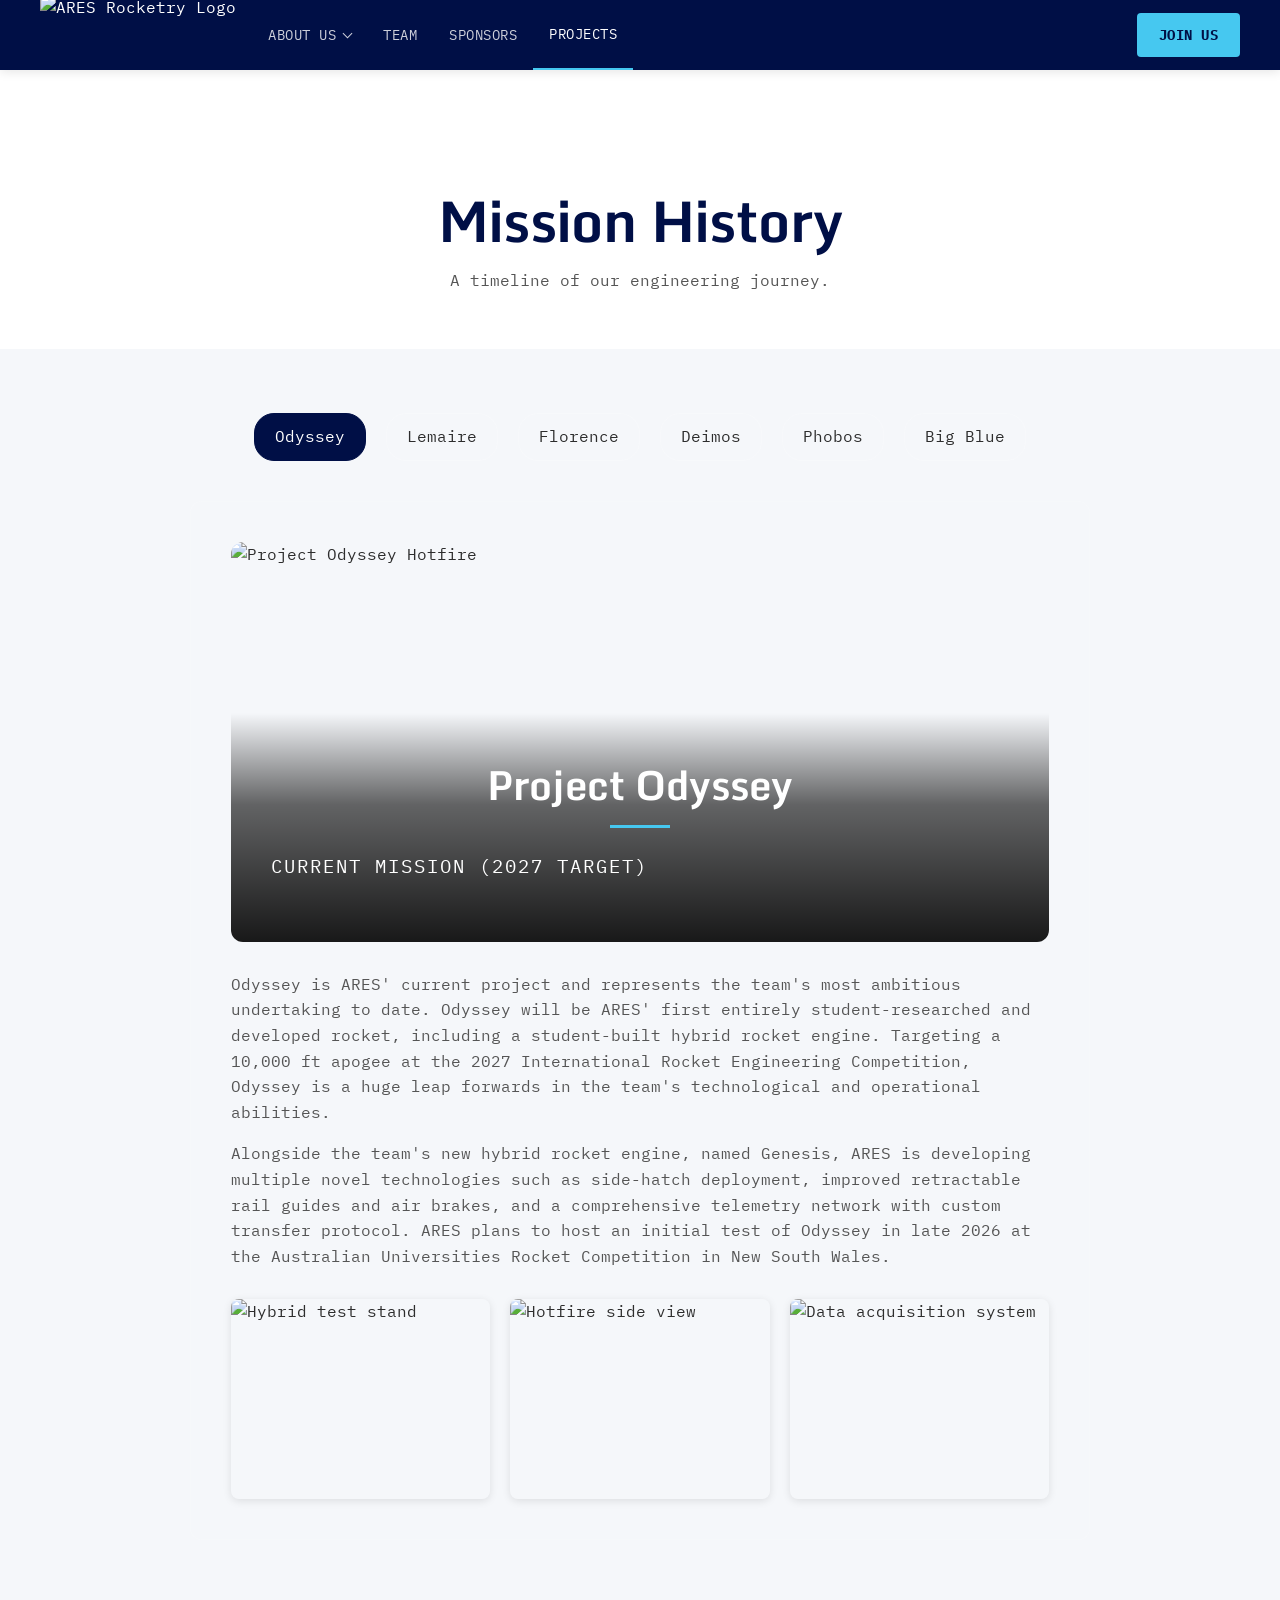
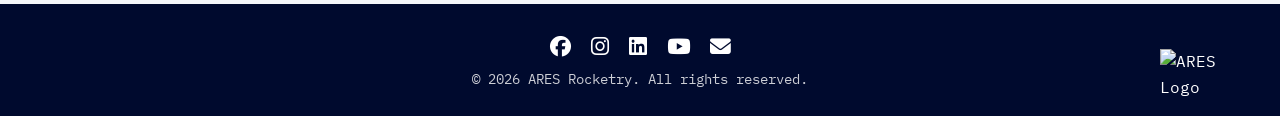
==== commit fcbd1029: "fixed projects page not showing social media in footer" ====
--- a/projects/index.html
+++ b/projects/index.html
@@ -17,6 +17,8 @@
 
     <!-- Main Stylesheet -->
     <link rel="stylesheet" href="../styles.css">
+    <link rel="stylesheet" href="https://cdnjs.cloudflare.com/ajax/libs/font-awesome/6.5.1/css/all.min.css"
+        crossorigin="anonymous" referrerpolicy="no-referrer">
 
     <!-- Favicon -->
     <link rel="icon" href="../assets/logos/ARES LOGO-WHITE-BLUE.png" type="image/png">
--- a/styles.css
+++ b/styles.css
@@ -665,6 +665,293 @@
 
 .sponsor-logo:hover {
     border-color: var(--color-secondary);
+}
+
+/* News Page */
+.news-page {
+    padding-top: 120px;
+    background:
+        radial-gradient(circle at 88% 5%, rgba(70, 200, 240, 0.12), transparent 28rem),
+        var(--color-bg-light);
+}
+
+.news-page__intro,
+.news-feed {
+    max-width: 960px;
+    margin-inline: auto;
+}
+
+.news-page__intro {
+    margin-bottom: 38px;
+}
+
+.news-page__intro .section__title {
+    margin-bottom: 8px;
+}
+
+.news-page__intro > p:last-child {
+    margin: 0;
+    color: var(--color-text-light);
+}
+
+.news-page__eyebrow {
+    margin: 0 0 8px;
+    color: var(--color-secondary);
+    font-weight: 700;
+    letter-spacing: 0.08em;
+    text-transform: uppercase;
+}
+
+.news-feed {
+    display: grid;
+    gap: 18px;
+}
+
+.news-story {
+    overflow: hidden;
+    background: var(--color-white);
+    border: 1px solid rgba(0, 15, 70, 0.09);
+    border-radius: 26px;
+    box-shadow: 0 12px 32px rgba(0, 15, 70, 0.08);
+    transition: box-shadow 0.25s ease, transform 0.25s ease;
+}
+
+.news-story:hover {
+    box-shadow: 0 16px 38px rgba(0, 15, 70, 0.13);
+    transform: translateY(-2px);
+}
+
+.news-story[open] {
+    transform: none;
+}
+
+.news-story__summary {
+    position: relative;
+    display: flex;
+    align-items: center;
+    gap: 36px;
+    padding: 28px 76px 28px 34px;
+    cursor: pointer;
+    list-style: none;
+}
+
+.news-story__summary::-webkit-details-marker {
+    display: none;
+}
+
+.news-story__summary:focus-visible {
+    outline: 3px solid var(--color-secondary);
+    outline-offset: -3px;
+}
+
+.news-story--featured > .news-story__summary {
+    min-height: 430px;
+    padding: 52px 88px 52px 54px;
+    background: linear-gradient(135deg, #ffffff 0%, #f0f9fd 100%);
+}
+
+.news-story--compact > .news-story__summary {
+    min-height: 150px;
+}
+
+.news-story__summary-copy {
+    display: flex;
+    flex: 1 1 auto;
+    flex-direction: column;
+    align-items: flex-start;
+    min-width: 0;
+}
+
+.news-story__meta {
+    color: var(--color-secondary);
+    font-size: 0.85rem;
+    font-weight: 700;
+    letter-spacing: 0.06em;
+    text-transform: uppercase;
+}
+
+.news-story__title {
+    margin-top: 8px;
+    color: var(--color-primary);
+    font-family: var(--font-heading);
+    font-size: clamp(1.35rem, 2.4vw, 2rem);
+    font-weight: 700;
+    line-height: 1.25;
+}
+
+.news-story--featured .news-story__title {
+    max-width: 570px;
+    margin-top: 12px;
+    font-size: clamp(2rem, 4vw, 3.25rem);
+}
+
+.news-story__excerpt {
+    display: none;
+    max-width: 640px;
+    margin-top: 12px;
+    color: var(--color-text-light);
+    line-height: 1.65;
+}
+
+.news-story--featured .news-story__excerpt {
+    display: block;
+}
+
+.news-story__action {
+    margin-top: 18px;
+    color: var(--color-primary);
+    font-size: 0.86rem;
+    font-weight: 700;
+    letter-spacing: 0.04em;
+    text-transform: uppercase;
+}
+
+.news-story--compact .news-story__action {
+    margin-top: 8px;
+}
+
+.news-story__action-close,
+.news-story[open] .news-story__action-open {
+    display: none;
+}
+
+.news-story[open] .news-story__action-close {
+    display: inline;
+}
+
+.news-story__feature-art {
+    display: flex;
+    flex: 0 1 300px;
+    align-items: center;
+    justify-content: center;
+}
+
+.news-story__feature-art img {
+    width: 100%;
+    max-width: 300px;
+    height: auto;
+}
+
+.news-story__toggle {
+    position: absolute;
+    right: 34px;
+    width: 34px;
+    height: 34px;
+    border: 2px solid rgba(0, 15, 70, 0.22);
+    border-radius: 50%;
+}
+
+.news-story__toggle::before,
+.news-story__toggle::after {
+    position: absolute;
+    top: 50%;
+    left: 50%;
+    width: 12px;
+    height: 2px;
+    background: var(--color-primary);
+    content: '';
+    transform: translate(-50%, -50%);
+    transition: transform 0.2s ease;
+}
+
+.news-story__toggle::after {
+    transform: translate(-50%, -50%) rotate(90deg);
+}
+
+.news-story[open] .news-story__toggle::after {
+    transform: translate(-50%, -50%) rotate(0deg);
+}
+
+.news-story__body {
+    padding: 34px 54px 46px;
+    border-top: 1px solid rgba(0, 15, 70, 0.09);
+}
+
+.news-story__body p {
+    max-width: 760px;
+    margin-right: auto;
+    margin-left: auto;
+    line-height: 1.8;
+}
+
+.news-story__hero-image {
+    display: block;
+    width: 100%;
+    max-height: 430px;
+    margin: 0 auto 30px;
+    border-radius: 16px;
+    object-fit: cover;
+}
+
+.news-story__gallery {
+    display: grid;
+    grid-template-columns: repeat(2, 1fr);
+    gap: 16px;
+    margin-top: 26px;
+}
+
+.news-story__gallery img {
+    width: 100%;
+    height: 260px;
+    border-radius: 14px;
+    object-fit: cover;
+}
+
+@media (max-width: 700px) {
+    .news-page {
+        padding-top: 100px;
+    }
+
+    .news-page__intro {
+        margin-bottom: 26px;
+    }
+
+    .news-story {
+        border-radius: 20px;
+    }
+
+    .news-story__summary,
+    .news-story--featured > .news-story__summary {
+        min-height: 0;
+        padding: 28px 62px 28px 24px;
+    }
+
+    .news-story--featured > .news-story__summary {
+        align-items: flex-start;
+        min-height: 420px;
+    }
+
+    .news-story--compact > .news-story__summary {
+        min-height: 138px;
+    }
+
+    .news-story__feature-art {
+        display: none;
+    }
+
+    .news-story__toggle {
+        right: 20px;
+        width: 30px;
+        height: 30px;
+    }
+
+    .news-story__excerpt {
+        font-size: 0.92rem;
+        line-height: 1.55;
+    }
+
+    .news-story__body {
+        padding: 26px 24px 34px;
+    }
+
+    .news-story__gallery {
+        grid-template-columns: 1fr;
+    }
+
+    .news-story__gallery img {
+        height: auto;
+        max-height: 340px;
+    }
 }
 
 /* Join Section */
